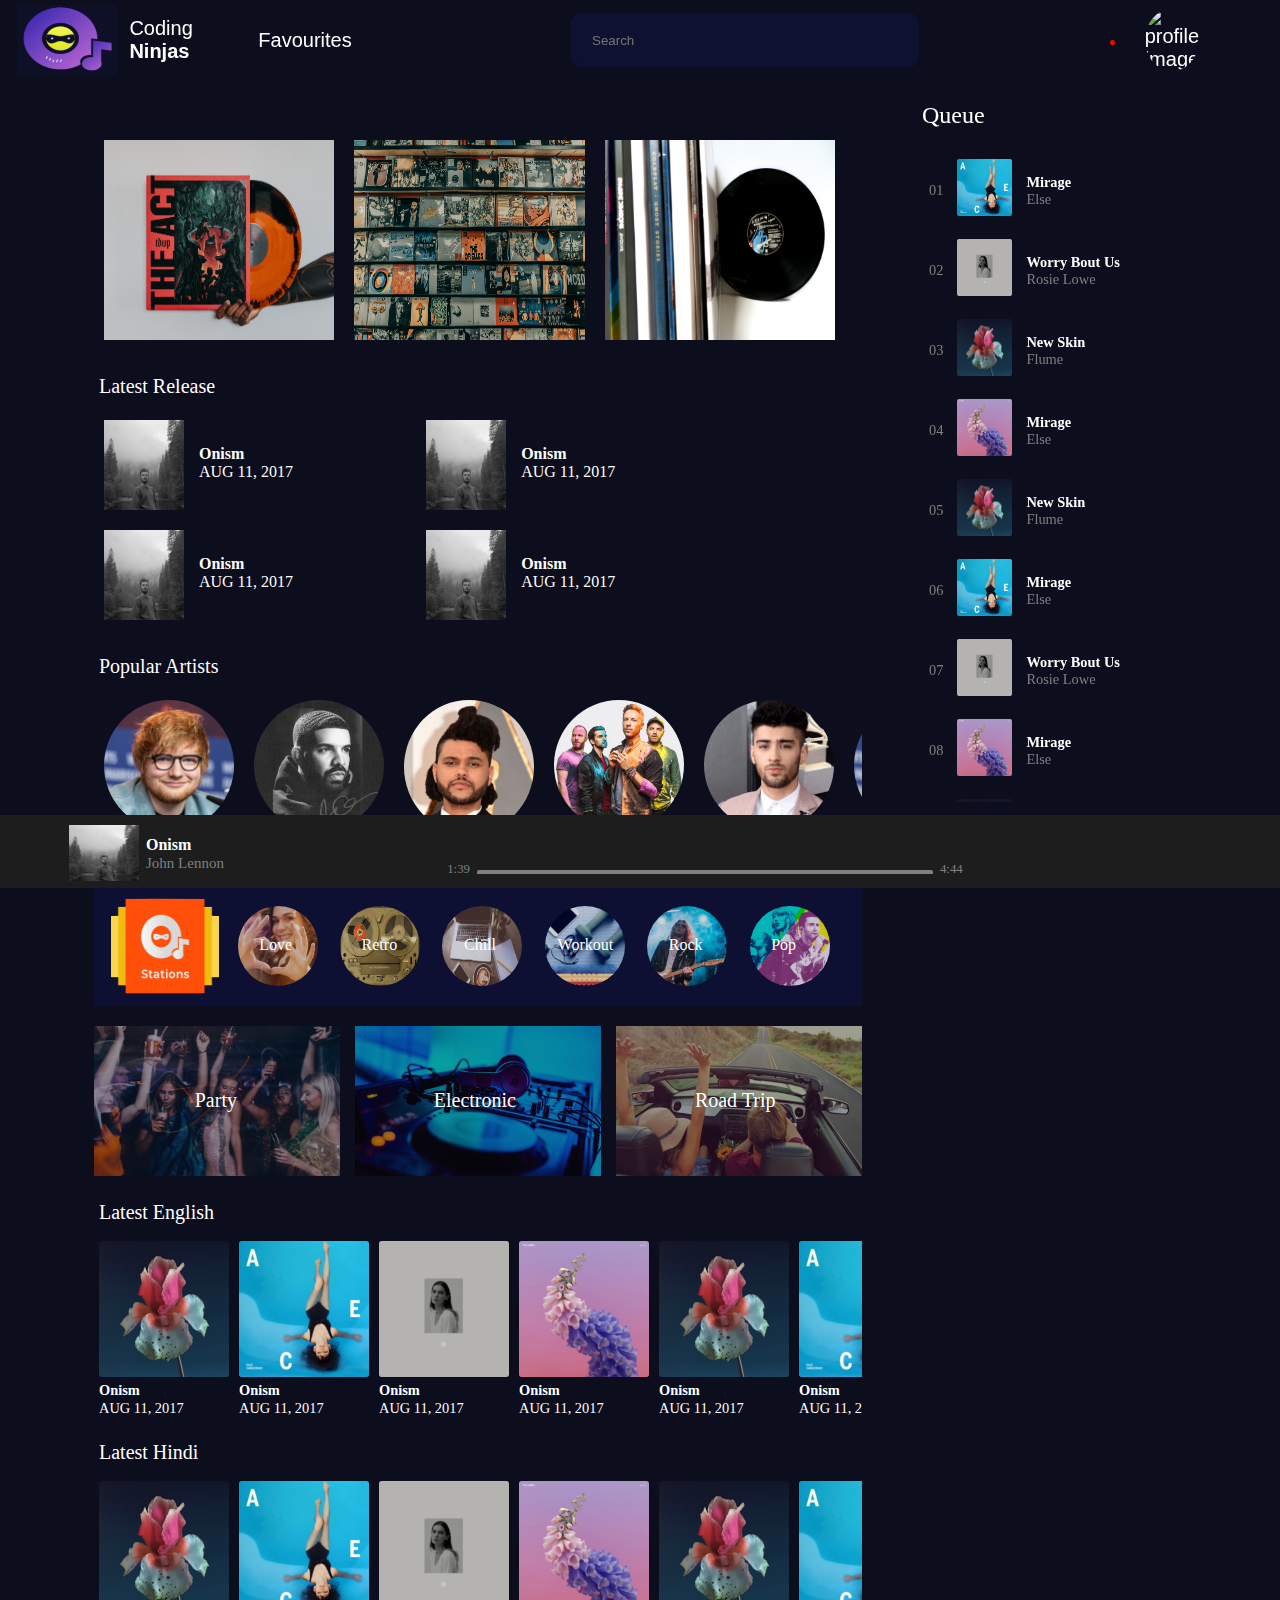
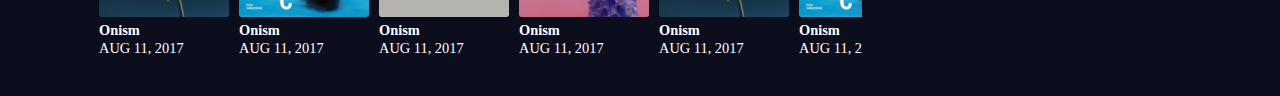
==== index.html @ d05f3ccd "html and css added" ====
<!DOCTYPE html>
<head>
    <title> Music Player </title>
    <meta name="viewport" content="width=device-width", initial-scale="1", minimum-scale="1">
    <link rel="stylesheet" type="text/css" href="header.css">
    <link rel="stylesheet" type="text/css" href="main.css">
    <link rel="stylesheet" type="text/css" href="caurosel.css">
    <link rel="stylesheet" type="text/css" href="latest-release.css">
    <link rel="stylesheet" type="text/css" href="popular-artists.css">
    <link rel="stylesheet" type="text/css" href="music-genres.css">
    <link rel="stylesheet" type="text/css" href="mood-playlist.css">
    <link rel="stylesheet" type="text/css" href="latest-songs.css">
    <link rel="stylesheet" type="text/css" href="footer.css">
    <link rel="stylesheet" type="text/css" href="aside.css">
    <link rel="stylesheet" href="https://use.fontawesome.com/releases/v5.7.1/css/all.css" integrity="sha384-fnmOCqbTlWIlj8LyTjo7mOUStjsKC4pOpQbqyi7RrhN7udi9RwhKkMHpvLbHG9Sr" crossorigin="anonymous">
    
</head>
<body>
    <header>
        <!-- site logo and name -->
        <div class="site-logo-container">
            <!-- site image conatiner -->
            <div class="site-logo-box">
                <img src="images/mp-logo.png">
            </div>
            <!-- site name -->
            <div class="site-name">
                <p> Coding <br> <strong> Ninjas </strong> </p>
            </div>
        </div>

        <!-- page name -->
        <div class="site-page-name">
            <p> Favourites </p>
        </div>

        <!-- search bar -->
        <div class="search-bar-container">
            <div class="search-bar-box">
                <!-- search icon -->
                <i class="fas fa-search"></i>
                <!-- serach input -->
                <input id="search-bar" type="text" name="song-name" placeholder="Search">
                <!-- microphone icon -->
                <i class="fas fa-microphone"></i>
            </div>
        </div>

        <!-- notification and user profile picture -->
        <div class="user-profile-container">
            <!-- bell icon container -->
            <div class="bell-icon">
                <!-- bell icon -->
                <i class="fas fa-bell"></i>
            </div>

            <!-- user profile picture container -->
            <div>
                <div class="user-profile-picture">
                    <!-- user image -->
                    <img src="https://ninjasfiles.s3.amazonaws.com/asset_0000000000000020_1549743985_macbook_mouse.jpg" alt="profile image">
                </div>
            </div>
        </div>
    </header>

    <!-- main-content div containing both main and aside section -->
    <div class="main-content">

        <main>
            <!-- site caurosel main container-->
            <div class="caurosel">
                <!-- caurosel sub-container to make the section overflow over responsive design-->
                <div class="caurosel-container">
                    <!-- Individual image container -->
                    <div class="caurosel-image-container">
                        <img src="images/img2.jpg">
                    </div>
                    
                    <!-- Individual image container -->
                    <div class="caurosel-image-container">
                        <img src="images/img1.jpg">
                    </div>

                    <!-- Individual image container -->
                    <div class="caurosel-image-container">
                        <img src="images/img3.jpg">
                    </div>
                </div>
            </div>
    
            <!-- latest release container -->
            <div class="latest-release title-style">
                <!-- Section heading -->
                <p> Latest Release </p>

                <!-- individula latest song container -->
                <div class="latest-song">
                    <!-- latest song image container-->
                    <div class="latest-song-photo">
                        <img src="images/img4.png" alt="profile image">
                        <!-- play button container -->
                        <div class="latest-song-play-button">
                            <!-- play button icon -->
                            <i class="fas fa-play"></i>
                        </div>
                    </div>

                    <!-- song details container -->
                    <div class="latest-song-details">
                        <p> <strong> Onism </strong> <br> AUG 11, 2017 </p>
                    </div>

                    <!-- three-dots container with dropdown menu -->
                    <div class="latest-song-ellipsis-container dropdown-menu-left">
                        <!-- ellipsis container -->
                        <div class="latest-song-ellipsis">
                            <!-- ellipsis icon -->
                            <i class="fas fa-ellipsis-h"></i>
                        </div>
                        <!-- dropdown list container-->
                        <div class="dropdown-list">
                            <!-- dropdown list -->
                            <ul class="no-list-style">
                                <li> 
                                    <span>
                                        <!-- play icon -->
                                        <i class="fas fa-play"></i>
                                    </span>
                                    <!-- Icon name -->
                                    <span> Play Now </span>
                                </li>

                                <li> 
                                    <span> 
                                        <i class="fas fa-plus"></i>
                                    </span>
                                    <spna> Add To Queue </spna>  
                                </li>

                                <li> 
                                    <span>
                                        <i class="fas fa-stream"></i>
                                    </span>
                                    <span> Add To Favourites </span>
                                </li>

                                <li> 
                                    <span> 
                                        <i class="fas fa-info-circle"></i>
                                    </span>
                                    <span> Get Info </span> 
                                </li>
                            </ul>
                        </div>
                    </div>
                </div>

                <!-- individula latest song container -->
                <div class="latest-song">
                    <div class="latest-song-photo">
                        <img src="images/img4.png" alt="profile image">
                        <div class="latest-song-play-button">
                            <i class="fas fa-play"></i>
                        </div>
                    </div>
                    <div class="latest-song-details">
                        <p> <strong> Onism </strong> <br> AUG 11, 2017 </p>
                    </div>
                    <div class="latest-song-ellipsis-container dropdown-menu-right">
                        <div id="second" class="latest-song-ellipsis">
                            <i class="fas fa-ellipsis-h"></i>
                        </div>
                        <div id="second-drop" class="dropdown-list right">
                            <ul class="no-list-style">
                                <li> 
                                    <span>
                                        <i class="fas fa-play"></i>
                                    </span>
                                    <span> Play Now </span>
                                </li>

                                <li> 
                                    <span> 
                                        <i class="fas fa-plus"></i>
                                    </span>
                                    <spna> Add To Queue </spna>  
                                </li>

                                <li> 
                                    <span>
                                        <i class="fas fa-stream"></i>
                                    </span>
                                    <span> Add To Favourites </span>
                                </li>

                                <li> 
                                    <span> 
                                        <i class="fas fa-info-circle"></i>
                                    </span>
                                    <span> Get Info </span> 
                                </li>
                            </ul>
                        </div>
                    </div>
                </div>

                <!-- individula latest song container -->
                <div class="latest-song">
                    <div class="latest-song-photo">
                        <img src="images/img4.png" alt="profile image">
                        <div class="latest-song-play-button">
                            <i class="fas fa-play"></i>
                        </div>
                    </div>
                    <div class="latest-song-details">
                        <p> <strong> Onism </strong> <br> AUG 11, 2017 </p>
                    </div>
                    <div class="latest-song-ellipsis-container dropdown-menu-left">
                        <div class="latest-song-ellipsis">
                            <i class="fas fa-ellipsis-h"></i>
                        </div>
                        <div class="dropdown-list left">
                            <ul class="no-list-style">
                                <li> 
                                    <span>
                                        <i class="fas fa-play"></i>
                                    </span>
                                    <span> Play Now </span>
                                </li>

                                <li> 
                                    <span> 
                                        <i class="fas fa-plus"></i>
                                    </span>
                                    <spna> Add To Queue </spna>  
                                </li>

                                <li> 
                                    <span>
                                        <i class="fas fa-stream"></i>
                                    </span>
                                    <span> Add To Favourites </span>
                                </li>

                                <li> 
                                    <span> 
                                        <i class="fas fa-info-circle"></i>
                                    </span>
                                    <span> Get Info </span> 
                                </li>
                            </ul>
                        </div>
                    </div>
                </div>

                <!-- individula latest song container -->
                <div class="latest-song">
                    <div class="latest-song-photo">
                        <img src="images/img4.png" alt="profile image">
                        <div class="latest-song-play-button">
                            <i class="fas fa-play"></i>
                        </div>
                    </div>
                    <div class="latest-song-details">
                        <p> <strong> Onism </strong> <br> AUG 11, 2017 </p>
                    </div>
                    <div class="latest-song-ellipsis-container dropdown-menu-right">
                        <div class="latest-song-ellipsis">
                            <i class="fas fa-ellipsis-h"></i>
                        </div>
                        <div class="dropdown-list right">
                            <ul class="no-list-style">
                                <li> 
                                    <span>
                                        <i class="fas fa-play"></i>
                                    </span>
                                    <span> Play Now </span>
                                </li>

                                <li> 
                                    <span> 
                                        <i class="fas fa-plus"></i>
                                    </span>
                                    <spna> Add To Queue </spna>  
                                </li>

                                <li> 
                                    <span>
                                        <i class="fas fa-stream"></i>
                                    </span>
                                    <span> Add To Favourites </span>
                                </li>

                                <li> 
                                    <span> 
                                        <i class="fas fa-info-circle"></i>
                                    </span>
                                    <span> Get Info </span> 
                                </li>
                            </ul>
                        </div>
                    </div>
                </div>
    
            </div>
    
             <!-- popular artist container  -->
            <div class="popular-artists title-style">
                <p> Popular Artists </p>

                <!-- Popular artist main container -->
                <div class="popular-artist-container">
                    <!-- single artist container -->
                    <div class="artist-image-container ">
                        <!-- Artist image -->
                        <img src="images/img5.png"> 
                        <br>
                        <!-- Artist name -->
                        <span> Ed Sheeran </span>
                        <!-- Play button on hover -->
                        <div class="latest-song-play-button">
                            <i class="fas fa-play"></i>
                        </div>
                    </div>

                    <!-- single artist container -->
                    <div class="artist-image-container">
                        <img src="images/img6.png"> 
                        <br>
                        <span> Drake </span>
                        <div class="latest-song-play-button">
                            <i class="fas fa-play"></i>
                        </div>
                    </div>

                    <!-- single artist container -->
                    <div class="artist-image-container">
                        <img src="images/img7.png"> 
                        <br>
                        <span> The Weeknd </span>
                        <div class="latest-song-play-button">
                            <i class="fas fa-play"></i>
                        </div>
                    </div>

                    <!-- single artist container -->
                    <div class="artist-image-container">
                        <img src="images/img8.png"> 
                        <br>
                        <span> Coldplay </span>
                        <div class="latest-song-play-button">
                            <i class="fas fa-play"></i>
                        </div>
                    </div>

                    <!-- single artist container -->
                    <div class="artist-image-container">
                        <img src="images/img9.png"> 
                        <br>
                        <span> Zyan Malik </span>
                        <div class="latest-song-play-button">
                            <i class="fas fa-play"></i>
                        </div>
                    </div>

                    <!-- single artist container -->
                    <div class="artist-image-container">
                        <img src="images/img5.png"> 
                        <br>
                        <span> Ed Sheeran </span>
                        <div class="latest-song-play-button">
                            <i class="fas fa-play"></i>
                        </div>
                    </div>

                    <!-- single artist container -->
                    <div class="artist-image-container">
                        <img src="images/img6.png"> 
                        <br>
                        <span> Drake </span>
                        <div class="latest-song-play-button">
                            <i class="fas fa-play"></i>
                        </div>
                    </div>

                    <!-- single artist container -->
                    <div class="artist-image-container">
                        <img src="images/img7.png"> 
                        <br>
                        <span> The Weeknd </span>
                        <div class="latest-song-play-button">
                            <i class="fas fa-play"></i>
                        </div>
                    </div>

                </div>
                
            </div>
            
            <!-- music genre container -->
            <div class="music-genres">
                <!-- music genre container for the station image -->
                <div id="station-div" class="genre-container">
                    <!-- genre image -->
                    <img id="stations" src="images/img16.png">
                </div>

                <!-- Larger container for all the genres -->
                <div class="genre-sub-container">
                    <!-- individual genre container -->
                    <div class="genre-container">
                        <!-- genre image -->
                        <img src="images/img10.png">
                        <!-- genre name -->
                        <div class="genre-name"> Love </div>
                    </div>

                    <!-- individual genre container -->
                    <div class="genre-container">
                        <img src="images/img11.jpg">
                        <div class="genre-name"> Retro </div>
                    </div>

                    <!-- individual genre container -->
                    <div class="genre-container">
                        <img src="images/img12.jpg">
                        <div class="genre-name"> Chill </div>
                    </div>

                    <!-- individual genre container -->
                    <div class="genre-container">
                        <img src="images/img13.png">
                        <div class="genre-name workout"> Workout </div>
                    </div>

                    <!-- individual genre container -->
                    <div class="genre-container">
                        <img src="images/img14.png">
                        <div class="genre-name"> Rock </div>
                    </div>

                    <!-- individual genre container -->
                    <div class="genre-container">
                        <img src="images/img15.png">
                        <div class="genre-name"> Pop </div>
                    </div>
                </div>
            </div>
    
            <!-- mood playlist container -->
            <div class="mood-playlist">
                <!-- mood playlist sub container to make div overflow for responsive design -->
                <div class="mood-playlist-sub-container">
                    <!-- Main div for the image and playlist name -->
                    <div class="mood-playlist-container">
                        <!-- playlist image -->
                        <img src="images/img17.png">
                        <!-- playlist name -->
                        <div class="playlist-name party"> Party </div>
                    </div>

                    <div class="mood-playlist-container">
                        <img src="images/img18.png">
                        <div class="playlist-name"> Electronic </div>
                    </div>

                    <div class="mood-playlist-container">
                        <img src="images/img19.png">
                        <div class="playlist-name"> Road Trip </div>
                    </div>
                </div>
            </div>
    
            <!-- latest song container - English -->
            <div class="latest-english title-style">
                <!-- Section Heading -->
                <p> Latest English </p>

                <!-- latest song sub container to make div overflow for responsive design -->
                <div class="latest-song-container">
                    <!-- individual song container -->
                    <div class="song-image-label-box">
                        <!-- song image -->
                        <img src="images/latest-songs/img1.png">
                        <br>
                        <!-- song name -->
                        <span id="song-name"> Onism </span>
                        <br>
                        <!-- song release date -->
                        <span id="release-date"> AUG 11, 2017</span>
                    </div>

                    <!-- individual song container -->
                    <div class="song-image-label-box">
                        <img src="images/latest-songs/img2.png">
                        <br>
                        <span id="song-name"> Onism </span>
                        <br>
                        <span id="release-date"> AUG 11, 2017</span>
                    </div>

                    <!-- individual song container -->
                    <div class="song-image-label-box">
                        <img src="images/latest-songs/img3.png">
                        <br>
                        <span id="song-name"> Onism </span>
                        <br>
                        <span id="release-date"> AUG 11, 2017</span>
                    </div>

                    <!-- individual song container -->
                    <div class="song-image-label-box">
                        <img src="images/latest-songs/img4.png">
                        <br>
                        <span id="song-name"> Onism </span>
                        <br>
                        <span id="release-date"> AUG 11, 2017</span>
                    </div>

                    <!-- individual song container -->
                    <div class="song-image-label-box">
                        <img src="images/latest-songs/img1.png">
                        <br>
                        <span id="song-name"> Onism </span>
                        <br>
                        <span id="release-date"> AUG 11, 2017</span>
                    </div>

                    <!-- individual song container -->
                    <div class="song-image-label-box">
                        <img src="images/latest-songs/img2.png">
                        <br>
                        <span id="song-name"> Onism </span>
                        <br>
                        <span id="release-date"> AUG 11, 2017</span>
                    </div>
                </div>
                
            </div>
    
            <!-- latest song container - Hindi -->
            <div class="latest-hindi title-style">
                <!-- Section Heading -->
                <p> Latest Hindi </p>

                 <!-- latest song sub container to make div overflow for responsive design -->
                <div class="latest-song-container">

                    <!-- individual song container -->
                    <div class="song-image-label-box">
                        <!-- song image -->
                        <img src="images/latest-songs/img1.png">
                        <br>
                        <!-- song name -->
                        <span id="song-name"> Onism </span>
                        <br>
                        <!-- song duration -->
                        <span id="release-date"> AUG 11, 2017</span>
                    </div>

                    <!-- individual song container -->
                    <div class="song-image-label-box">
                        <img src="images/latest-songs/img2.png">
                        <br>
                        <span id="song-name"> Onism </span>
                        <br>
                        <span id="release-date"> AUG 11, 2017</span>
                    </div>

                    <!-- individual song container -->
                    <div class="song-image-label-box">
                        <img src="images/latest-songs/img3.png">
                        <br>
                        <span id="song-name"> Onism </span>
                        <br>
                        <span id="release-date"> AUG 11, 2017</span>
                    </div>

                    <!-- individual song container -->
                    <div class="song-image-label-box">
                        <img src="images/latest-songs/img4.png">
                        <br>
                        <span id="song-name"> Onism </span>
                        <br>
                        <span id="release-date"> AUG 11, 2017</span>
                    </div>

                    <!-- individual song container -->
                    <div class="song-image-label-box">
                        <img src="images/latest-songs/img1.png">
                        <br>
                        <span id="song-name"> Onism </span>
                        <br>
                        <span id="release-date"> AUG 11, 2017</span>
                    </div>

                    <!-- individual song container -->
                    <div class="song-image-label-box">
                        <img src="images/latest-songs/img2.png">
                        <br>
                        <span id="song-name"> Onism </span>
                        <br>
                        <span id="release-date"> AUG 11, 2017</span>
                    </div>
                </div>
            </div>

        </main>

        <aside>
            <!-- Section heading container -->
            <div class="queue-name-container">
                <span id="aside-name"> Queue </span>
            </div>

            <!-- Individual song container -->
            <div class="song-container">
                <!-- song number -->
                <div class="song-number mb7px">
                    01
                </div>

                <!-- song image -->
                <div class="song-image mb7px">
                    <img src="images/latest-songs/img2.png"> 
                </div>

                <!-- song name -->
                <div class="song-name mb7px">
                    <strong> Mirage </strong>
                    <br>
                    <span> Else </span>
                </div>

                <!-- favourite icon  -->
                <div class="favourite">
                    <i class="far fa-heart"></i>
                </div> 
            </div>

            <!-- Individual song container -->
            <div class="song-container">
                <div class="song-number mb7px">
                    02
                </div>
                <div class="song-image mb7px">
                    <img src="images/latest-songs/img3.png"> 
                </div>
                <div class="song-name mb7px">
                    <strong> Worry Bout Us </strong>
                    <br>
                    <span> Rosie Lowe </span>
                </div>
                <div class="favourite">
                    <i class="far fa-heart"></i>
                </div>
            </div>

            <!-- Individual song container -->
            <div class="song-container">
                <div class="song-number mb7px">
                    03
                </div>
                <div class="song-image mb7px">
                    <img src="images/latest-songs/img1.png"> 
                </div>
                <div class="song-name mb7px">
                    <strong> New Skin </strong>
                    <br>
                    <span> Flume </span>
                </div>
                <div class="favourite">
                    <i class="far fa-heart"></i>
                </div>
            </div>

            <!-- Individual song container -->
            <div class="song-container">
                <div class="song-number mb7px">
                    04
                </div>
                <div class="song-image mb7px">
                    <img src="images/latest-songs/img4.png"> 
                </div>
                <div class="song-name mb7px">
                    <strong> Mirage </strong>
                    <br>
                    <span> Else </span>
                </div>
                <div class="favourite">
                    <i class="far fa-heart"></i>
                </div>
            </div>

            <!-- Individual song container -->
            <div class="song-container">
                <div class="song-number mb7px">
                    05
                </div>
                <div class="song-image mb7px">
                    <img src="images/latest-songs/img1.png"> 
                </div>
                <div class="song-name mb7px">
                    <strong> New Skin </strong>
                    <br>
                    <span> Flume </span>
                </div>
                <div class="favourite">
                    <i class="far fa-heart"></i>
                </div>
            </div>

            <!-- Individual song container -->
            <div class="song-container">
                <div class="song-number mb7px">
                    06
                </div>
                <div class="song-image mb7px">
                    <img src="images/latest-songs/img2.png"> 
                </div>
                <div class="song-name mb7px">
                    <strong> Mirage </strong>
                    <br>
                    <span> Else </span>
                </div>
                <div class="favourite">
                    <i class="far fa-heart"></i>
                </div> 
            </div>

            <!-- Individual song container -->
            <div class="song-container">
                <div class="song-number mb7px">
                    07
                </div>
                <div class="song-image mb7px">
                    <img src="images/latest-songs/img3.png"> 
                </div>
                <div class="song-name mb7px">
                    <strong> Worry Bout Us </strong>
                    <br>
                    <span> Rosie Lowe </span>
                </div>
                <div class="favourite">
                    <i class="far fa-heart"></i>
                </div>
            </div>

            <!-- Individual song container -->
            <div class="song-container">
                <div class="song-number mb7px">
                    08
                </div>
                <div class="song-image mb7px">
                    <img src="images/latest-songs/img4.png"> 
                </div>
                <div class="song-name mb7px">
                    <strong> Mirage </strong>
                    <br>
                    <span> Else </span>
                </div>
                <div class="favourite">
                    <i class="far fa-heart"></i>
                </div>
            </div>

            <!-- Individual song container -->
            <div class="song-container">
                <div class="song-number mb7px">
                    09
                </div>
                <div class="song-image mb7px">
                    <img src="images/latest-songs/img1.png"> 
                </div>
                <div class="song-name mb7px">
                    <strong> New Skin </strong>
                    <br>
                    <span> Flume </span>
                </div>
                <div class="favourite">
                    <i class="far fa-heart"></i>
                </div>
            </div>
        </aside>
    </div>

    <footer>
        <!-- music bar main container -->
       <div class="music-bar">
           <!-- song name container -->
            <div class="song-name-container">
                <!-- song image container -->
                <div class="footer-song-image">
                    <img src="images/img4.png">
                </div>
                <!-- song name -->
                <div class="footer-song-name">
                    <p>
                       <strong id="footer-song-name"> Onism </strong> 
                       <br>
                       <!-- artist name -->
                       <span id="artist-name"> John Lennon </span>
                    </p>
                </div>
                <!-- favourite container -->
                <div class="footer-favourite">
                    <p>
                         <i class="far fa-heart"></i> 
                         <i class="fas fa-ban"></i> 
                    </p>
                </div>
            </div>

            <!-- song duration main container -->
            <div class="song-duration-container">
                <!-- sub container containing all icons -->
                <div class="pause-play pt7px">
                    <i class="fas fa-random pt7px"></i>
                    <i class="fas fa-step-backward pt7px"></i>
                    <i class="far fa-play-circle play-button"></i>
                    <i class="fas fa-step-forward pt7px"></i>
                    <i class="fas fa-random pt7px"></i>
                </div>
                <!-- sub container holding time stamps -->
                <div class="song-duration">
                    <span> 1:39 </span>
                    <span class="song-line"> </span>
                    <span> 4:44</span>
                </div>
            </div>

            <!-- song controls container -->
            <div class="controls-container">
                <div class="controls-box">
                    <span> <i class="fas fa-list"></i> </span>
                    <span> <i class="fas fa-volume-up"></i> </span>
                    <span class="volume-line"> </span>
                    <span> <i class="fas fa-expand-arrows-alt"></i> </span>
                </div>
            </div>
       </div>   
    </footer>

</body>
</html>
---- header.css ----
html {
    --primary-text-color: white;
    --primary-font-size: 20px;
    --main-font-family: sans-serif;
    --search-bar-color: rgb(14,18,48);
    --background-theme-color: rgb(12,13,29);
    --secondary-theme-color: rgb(13,16,50);
    --primary-text-align: center;
}

html {
    background-color: var(--background-theme-color);
}

/* body-header */
header {
    width: 100%;
    height: 70px;
    padding: 5px;
    position: fixed;
    top: 0;
    left: 0;
    display: flex;
    justify-content: space-around;
    align-items: center;
    /* background-color: transparent; */
    z-index: 3;
}

/* common css rules for header components */
.site-logo-container, .site-page-name, .search-bar-container, .user-profile-container {
    width: 200px;
    height: 100%;
    display: flex;
    justify-content: space-evenly;
    align-items: center;
    /* border: 2px solid black; */
    color: var(--primary-text-color);
    font-family: var(--main-font-family);
    font-size: var(--primary-font-size);
}

/* site's logo and name container */

/* .site-logo-container {
    justify-content: center;
} */

.site-logo-box {
    width: 50%;
    height: 100%;
    background-size: contain;
}

.site-logo-box img {
    width: 100%;
    height: 100%;
    cursor: pointer;
}

/* page name */

/* search bar */

.search-bar-container{
    flex-grow: 3;
}

.search-bar-box {
    width: 50%;
    height: calc(var(--primary-font-size)*2.5);
    padding: 0px 2px;
    border: 2px solid var(--search-bar-color);
    border-radius: 10px;
    display: flex;
    justify-content: center;
    align-items: center;
    background-color: var(--search-bar-color);
}

#search-bar {
    display: inline-block;
    border: none;
    color: var(--primary-text-color);
    background-color: var(--search-bar-color);
    width: 90%;
    margin: 5px;
}

.search-bar-box i {
    color: white;
}

/* notification and user profile picture */

.bell-icon {
    cursor: pointer;
    position: relative;
    margin: 20px;
}

.bell-icon::after {
    content: '';
    position: absolute;
    top: 0;
    right: 0;
    width: 5px;
    height: 5px;
    background-color: red;
    border-radius: 50%;
}

.user-profile-picture {
    width: 40%;
    height: 100%;
    background-size: contain;
}

.user-profile-picture img {
    width: 100%;
    height: 100%;
    border-radius: 50%;
}

/* Common margins */

.mb5px {
    margin: 5px;
}

.mbtop10px {
    margin-top: 10px;
}

/* common classes*/
.no-list-style {
    list-style: none;
}

/* Responsive design */

@media screen and (max-width: 768px) {
    /* no changes required  */
} 

@media screen and (max-width: 425px) {
    .site-logo-container {
        width: 130px;
    }

    .site-name {
        display: none;
    }

    .site-page-name {
        display: none;
    }

    .search-bar-box .fa-microphone {
        display: none;
    }
}
---- main.css ----
main {
    --heading-font-size: 20px;
    --heading-text-align: left;
    --heading-font-weight: 500;
}

/* Main content */
.main-content {
    margin-top: 20px;
    position: absolute;
    top: 80px;
    left: 0;
    width: 100%;
}

/* div body-main */

/* main */
main{
    width: 60%;
    height: auto;
    padding: 20px;
    justify-content: space-around;
    align-items: center;
    margin-left: 5%;
    display: inline-block;
}

.caurosel, .latest-release, .popular-artists, .music-genres, .mood-playlist, .latest-english, .latest-hindi {
    width: 100%;
    height: auto;
    border: 2px solid white;
    margin: 10px;
    margin-bottom: 20px;
    display: flex;
    flex-wrap: wrap;
    justify-content: space-evenly;
}

/* Common heading class for all sections */
.title-style p{    
    font-size: var(--heading-font-size);
    text-align: var(--heading-text-align);
    font-weight: var(--heading-font-weight);
    color: var(--primary-text-color);
    margin: 0px;
    padding: 5px;
    width: 100%;
    height: auto;
    margin-bottom: 7px;
}


/* aside section */

aside {
    width: 25%;
    height: 700px;
    display: inline-block;
    vertical-align: top;
    margin-left: 50px;
    position: fixed;
    top: 102px;
    overflow-y: auto;
}


/* Responsive design */

@media screen and (max-width: 768px) {
    /* no changes required  */
} 

@media screen and (max-width: 425px) {
    
    main{
        width: 100%;
        margin: 0;
        padding: 0;
    }

    aside {
        display: none;
    }
}
---- caurosel.css ----
.caurosel {
    border: none;
}

.caurosel-container {
    width: 100%;
    height: 100%;
    display: flex;
    overflow: visible;
}

.caurosel-image-container {
    width: 30%;
    margin: 10px 10px;
    height: 200px;
    background-size: contain;
    transition: 0.4s;
}

.caurosel-image-container img {
    width: 100%;
    height: 100%;
}

.caurosel-image-container:hover {
    transform: scale(1.2);
}

/* Responsive design */

@media screen and (max-width: 768px) {

    .caurosel-container {
        overflow-x: auto; /* Overflows along x-axis to make a horitontal scrolling bar*/
        /* overflow: visible; */
    }

    .caurosel-image-container {
        min-width: 350px;
        margin: 10px 10px;
        height: 200px;
        background-size: contain;
    }

    .caurosel-image-container:hover {
        transform: none;
    }

} 

@media screen and (max-width: 425px) {

    .caurosel-container {
        overflow-x: auto; /* Overflows along x-axis to make a horitontal scrolling bar*/
    }
    
    .caurosel-image-container {
        min-width: 350px;
        margin: 10px 10px;
        height: 200px;
        background-size: contain;
    }

    .caurosel-image-container:hover {
        transform: none;
    }

}
---- latest-release.css ----
.latest-release {
    justify-content: start;
    border: none;
}

.latest-song {
    width: 40%;
    height: 100px;
    /* margin: 5px; */
    margin: 5px 10px 5px 5px;
    /* border: 2px solid white; */
    display: flex;
}

.latest-song-photo {
    display: inline-block;
    width: 27%;
    margin: 5px;
    height: auto;
    background-size: contain;
    position: relative;
}

.latest-song-photo img {
    width: 100%;
    height: 100%;
}

.latest-song-details {
    display: inline-block;
    width: 50%;
    margin: 5px;
}

.latest-song-details p {
    font-size: calc(var(--primary-font-size) - 5);
    padding-top: 25px;
}

.latest-song-ellipsis-container {
    display: inline-block;
    width: 20%;
    height: 15px;
}

.latest-song-ellipsis {
    color: var(--primary-text-color);
    text-align: end;
}

.dropdown-list {
    /* display: none;    Initially the dropdown-list should not be visible. Only visible on hover */
    display: none;
    background-color: white;
    box-shadow: 0px 4px 8px 1px #535547;
    width: 150px;
}

.dropdown-list ul {
    margin: 0.2rem;
    padding: 0px 0px;
}

.dropdown-list li {
    margin: 0.4rem 0px;
    font-weight: 100;
    font-size: 0.8rem;
    text-align: left;  
    color: black;
    border-bottom: 1px solid grey;
    padding: 5px 5px 5px 5px;
}

.dropdown-list i {
    color: grey;
    margin-right: 3px;
}

.dropdown-menu-left:hover, .dropdown-menu-right:hover {
    cursor: pointer;
    z-index: 2;
}

.dropdown-menu-left:hover .dropdown-list {
    display: block;
    position: absolute;
    right: 69%;
    cursor: pointer;
}

.dropdown-menu-right:hover .dropdown-list {
    display: block;
    position: absolute;
    right: 44%;
    cursor: pointer;
}

.latest-song-play-button {
    position: absolute;
    top: 40%;
    left: 40%;
    width: 20px;
    height: 20px;
    transition: all 0.2s ease;
    color: transparent;
    font-size: 1.2rem;
}

.latest-song-photo:hover img{
    opacity: 0.5;
    cursor: pointer;
}

.latest-song-photo:hover .latest-song-play-button{
    color:white;
    cursor: pointer;
}

.latest-song-play-button:target footer{
    display: block;
}


/* Responsive design */

@media screen and (max-width: 768px) {
    
    .dropdown-menu-left:hover .dropdown-list {
        right: 58%;
    }
    
    .dropdown-menu-right:hover .dropdown-list {
        right: 16%;
    }
} 

@media screen and (max-width: 425px) {
    
    .latest-release:nth-child(2n+1) {
        flex-grow: 1;
    }
}
---- popular-artists.css ----
.popular-artists {
    border: none;
}

.popular-artist-container {
    width: 100%;
    height: 100%;
    display: flex;
    overflow-x: auto; /* Overflows along x-axis to make a horitontal scrolling bar*/
}

.artist-image-container {
    min-width: 130px; /* ????DOUBT Horizontal scroll won't work without min-width. Dont know why*/
    height: 100%;
    background-size: contain;
    margin: 10px;
    text-align: center;
    color: var(--primary-text-color);
    position: relative;
}

.artist-image-container img {
    width: 100%;
    height: 100%;
    border-radius: 50%;
}

.artist-image-container:hover img {
    opacity: 0.5;
    cursor: pointer;
}

.latest-song-play-button {
    position: absolute;
    top: 40%;
    left: 40%;
    width: 20px;
    height: 20px;
    transition: all 0.2s ease;
    color: transparent;
    font-size: 1.2rem;
}

.artist-image-container .latest-song-play-button {
    left: 47%;
    font-size: 1.5rem;
}

.artist-image-container:hover .latest-song-play-button {
    color: white;
    cursor: pointer;
}


/* Responsive design */

@media screen and (max-width: 768px) {
    /* no changes required  */
} 

@media screen and (max-width: 425px) {
    
    main{
        width: 100%;
        margin: 0;
        padding: 0;
    }

    aside {
        display: none;
    }
}
---- music-genres.css ----
.music-genres {
    background-color: var(--secondary-theme-color);
    border: none;
}

.genre-container {
    width: 80px;
    height: 80px;
    margin: 20px 5px 20px 5px;
    background-size: contain;
    text-align: var(--primary-text-align);
    position: relative;
}

.genre-container img {
    width: 100%;
    height: 100%;
    border-radius: 50%;
    opacity: 0.8;
}

#stations {
    opacity: 1;
    transform: scale(1.2);
    border-radius: 0%;
    width: 90px;
}

.genre-sub-container {
    width: 80%;
    height: 100%;
    text-align: end;
    display: flex;
    justify-content: space-around;
}

.genre-name {
    position: absolute;
    top: 38%;
    left: 27%;
    color: var(--primary-text-color);
}

.workout {
    left: 16%;
}

/* Responsive design */

@media screen and (max-width: 768px) {
    /* no changes required  */
} 

@media screen and (max-width: 425px) {
   
    #station-div {
        display: none;
    }

    .music-genres {
        overflow-x: auto;
    }

    .genre-sub-container {
        width: 100%;
        overflow-x: auto;
        justify-content: space-evenly;
    }

    .genre-container {
        min-width: 80px;
    }

    /* .workout {
        left: 4%;
    } */
}
---- mood-playlist.css ----
.mood-playlist {
    border: none;
    justify-content: space-between;
}

.mood-playlist-sub-container {
    width: 100%;
    height: 100%;
    display: flex;
    justify-content: space-between;
}

.mood-playlist-container {
    width: 32%;
    height: 150px;
    position: relative;
    background-size: contain;
    overflow: hidden; /* Overflow should be hidden in order for the image to zoom inside the container and not outside*/
}

.mood-playlist-container img {
    width: 100%;
    height: 100%;
    opacity: 0.6;
    cursor: pointer;
}

.mood-playlist-container img {
    transition: 0.3s ease-in-out;
}

.mood-playlist-container:hover img {
    transform: scale(1.5);
}

.playlist-name {
    position: absolute;
    top: 42%;
    left: 32%;
    color: var(--primary-text-color);
    font-size: var(--primary-font-size);
    text-align: center;
}

.party {
    left: 41%; /* DOUBT need to ask how can we generally make the playlist name centrally aligned*/
}

/* Responsive design */

@media screen and (max-width: 768px) {
    /* no changes required  */
} 

@media screen and (max-width: 425px) {
    
    .mood-playlist-sub-container {
        overflow-x: auto;
    }

    .mood-playlist-container {
        min-width: 300px;
        margin: 0px 10px;
    }
}
---- latest-songs.css ----
.latest-english, .latest-hindi {
    border: none;
    justify-content: space-between;
}

.latest-song-container {
    width: 100%;
    height: 100%;
    display: flex;
    overflow-x: auto;
}

.song-image-label-box {
    min-width: 130px;
    height: 170px;
    margin: 5px;
    text-align: left;
    color: var(--primary-text-color);
    background-size: contain;
}

.song-image-label-box img {
    width: 100%;
    height: 80%;
    border-radius: 2%;
}

#song-name {
    font-size: 0.9rem;
    font-weight: 600;
}

#release-date {
    font-size: 0.9rem;
    font-weight: 100;
}

/* Responsive design */

@media screen and (max-width: 768px) {
    /* no changes required  */
} 

@media screen and (max-width: 425px) {
    
    main{
        width: 100%;
        margin: 0;
        padding: 0;
    }

    aside {
        display: none;
    }
}
---- footer.css ----
footer {
    display: block;
}

.music-bar {
    display: flex;
    justify-content: space-between;
    width: 100%;
    height: 63px;
    position: fixed;
    top: 90.5%;
    left: 0;
    padding: 5px;
    background-color: rgb(29,29,29);  /*needs to be transparent after adding all elements*/   
    align-items: center;
}

/* Common rules for all 3 divs */
.song-name-container, .song-duration-container, .controls-container {
    width: 30%;
    height: 100%;
    /* border: 2px solid white; */
    display: inline-block;
}


/* song-name-container */
.song-name-container {
    display: flex;
    justify-content: center;
    width: auto;
    margin-left: 5%;
}

.footer-song-image {
    width: 70px;
    height: 90%;
}

.footer-song-image img {
    width: 100%;
    height: 100%;
    background-size: contain;
    margin-top: 5px;
}

#footer-song-name, #artist-name {
    margin: 5px;
    margin-left: 7px;
}

#footer-song-name {
    color: var(--primary-text-color);
    font-size: calc(var(--primary-font-size)-2);
}

#artist-name {
    color: grey;
    font-size: 15px;  
}

.footer-favourite {
    margin-left: 20px;
}

.footer-favourite i {
    color: grey;
}


/* song-duration-container */
.song-duration-container {
    display: flex;
    justify-content: center;
    flex-direction: column;
}

.pause-play, .song-duration {
    display: flex;
    justify-content: center;
    width: 100%;
    height: 45%;
    padding-top: 5px;
    color: grey;
}

.pause-play {
    margin-bottom: 5px;
}

.pause-play i {
    margin: 0px 15px;
}

.song-line {
    border-top: 4px solid grey;
    width: 50%;
    height: 1px;
    border-radius: 2px;
    margin: 8px 7px;
}

.play-button {
    font-size: calc(var(--primary-font-size)*2);
} 

.song-duration span {
    font-size: 0.8rem;
}

.song-duration-container {
    flex-grow: 2;
}

.mobile-view {
    display: none;
}


/* controls-container */
.controls-container {
    color: grey;
    text-align: center;
    width: auto;
    margin-right: 5%;
}

.controls-box {
    width: auto;
    height: auto;
    margin: auto;
    margin-top: 25px;
}

.controls-container i {
    margin: 0px 10px;
}

.volume-line {
    border-top: 2px solid grey;
    border-radius: 2px;
    width: 100px;
    /* margin: 8px 7px; */
}


/* Common classes */
.pt7px {
    padding-top: 12px;
} 


/* Responsive design */

@media screen and (max-width: 768px) {
    
    .controls-container {
        display: none;
    }
} 

@media screen and (max-width: 425px) {
    
    .music-bar {
        height: 64px;
        top: 90.5%;
    }

    .footer-song-name span, .footer-favourite {
        display: none;
    }

    .fa-play-circle, .fa-step-forward {
        display: block;
    }

    .controls-container {
        display: none;
    }

    .song-duration-container .fa-random {
        display: none;
    }

    .song-duration {
        display: none;
    }

    .pause-play {
        margin-bottom: 22px;
    }


    
}
---- aside.css ----
#aside-name {
    color: var(--primary-text-color);
    font-size: calc(var(--primary-font-size)*1.2);
    margin-bottom: 15px;
    /* width: 100%;
    height: 100px;
    display: flex;
    justify-content: space-between; */
}

.queue-name-container {
    width: 100%;
    height: auto;
    margin-bottom: 15px; 
    display: flex;
    justify-content: space-between;
}

.song-container {
    width: 100%;
    height: 60px;
    /* border: 2px solid white; */
    display: flex;
    justify-content: left;
    margin-bottom: 20px;
}

.song-number {
    margin: 23px 2px;
    color: grey;
    font-size: 0.9rem;
}

.song-image {
    width: 55px;
    height: 95%;
}

.song-image img {
    width: 100%;
    height: 100%;
    background-size: contain;
    border-radius: 2px;
}

.song-name {
    margin: 15px 7px;
    color: grey;
    flex-grow: 1;
    font-size: 0.9rem;
}

.song-name strong {
    color: var(--primary-text-color);
}

.favourite {
    text-align: end;
    color: grey;
    margin: 23px 2px;
    font-size: 0.9rem;
}

/* Common class */

.mb7px {
    margin-left: 7px;
    margin-right: 7px;
}

/* Responsive design */

@media screen and (max-width: 768px) {
    main{
        width: 100%;
        margin: 0;
        padding: 0;
    }
    
    aside {
        display: none;
    }
} 

@media screen and (max-width: 425px) {
    
    main{
        width: 100%;
        margin: 0;
        padding: 0;
    }

    aside {
        display: none;
    }
}
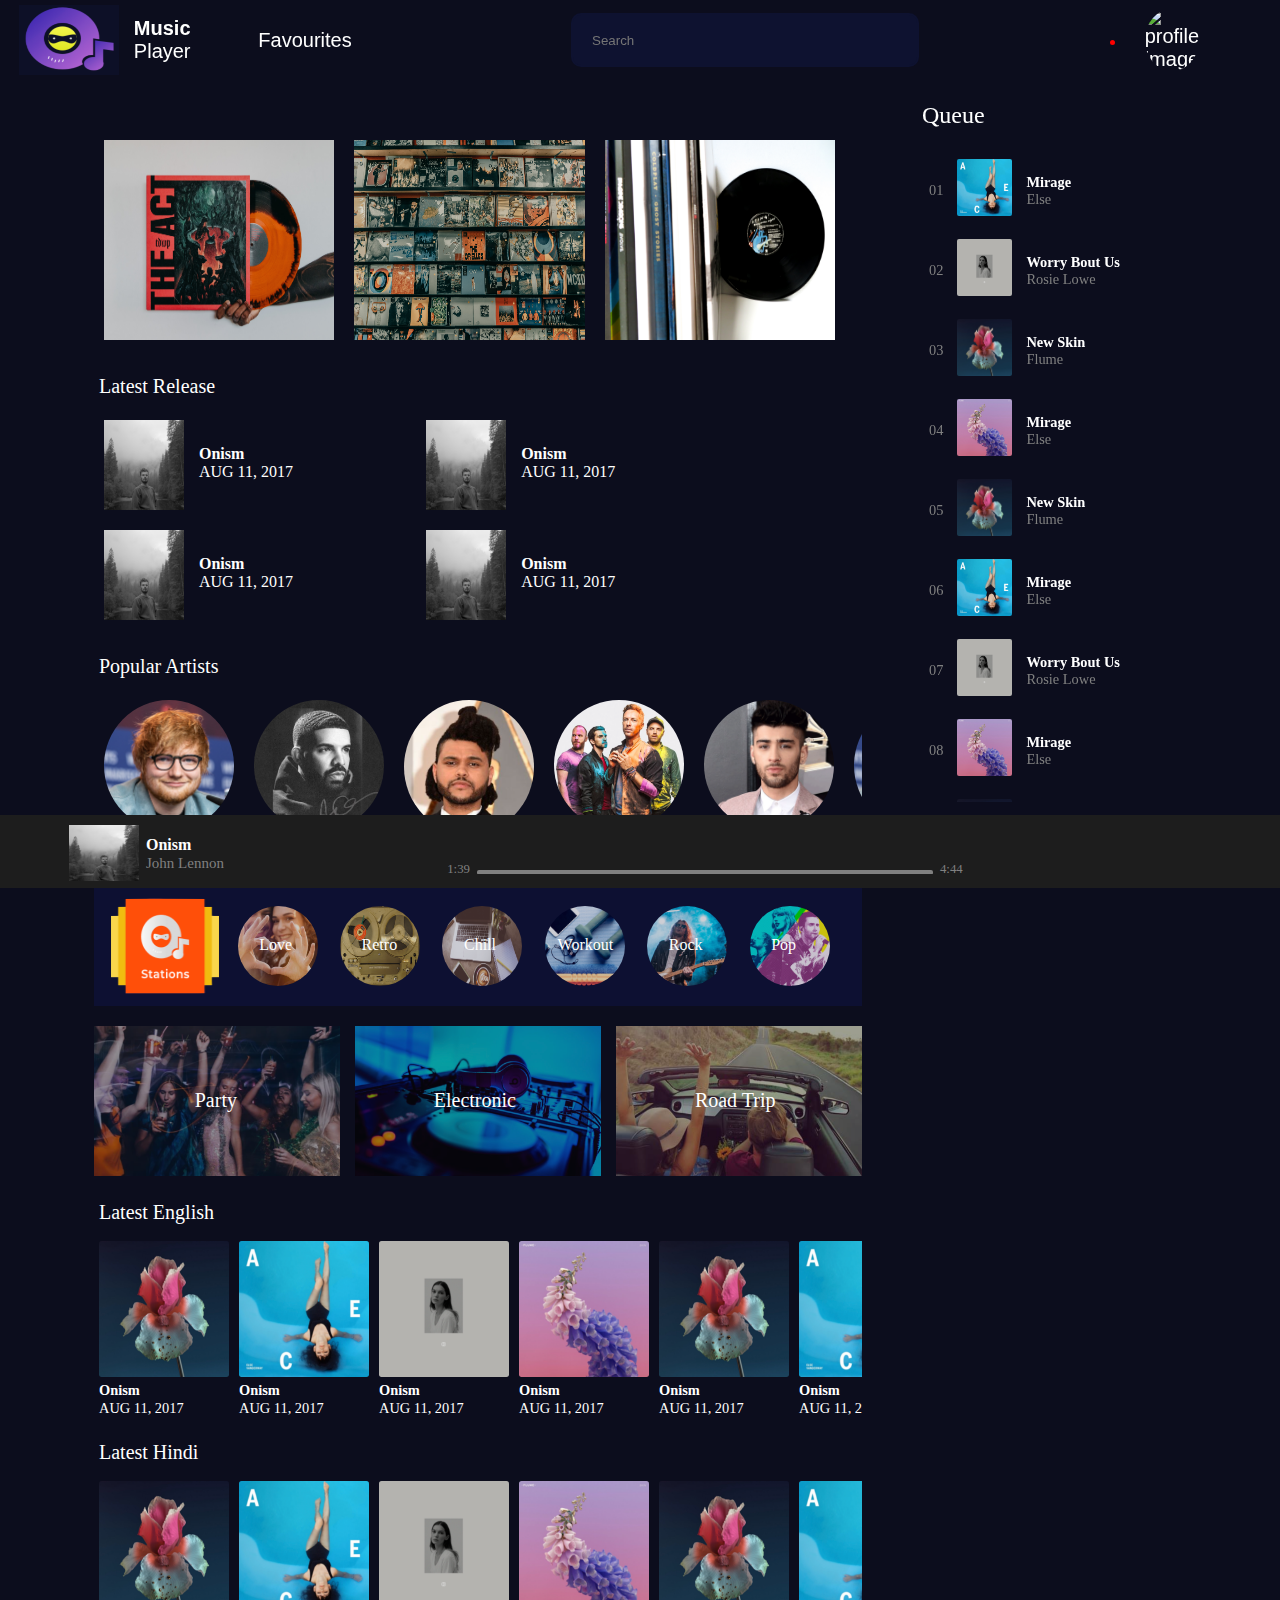
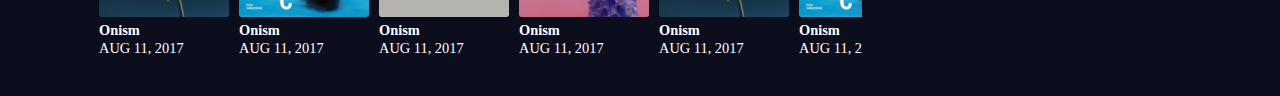
==== commit b7d9b9b1: "modified css file path" ====
--- a/index.html
+++ b/index.html
@@ -2,16 +2,16 @@
 <head>
     <title> Music Player </title>
     <meta name="viewport" content="width=device-width", initial-scale="1", minimum-scale="1">
-    <link rel="stylesheet" type="text/css" href="header.css">
-    <link rel="stylesheet" type="text/css" href="main.css">
-    <link rel="stylesheet" type="text/css" href="caurosel.css">
-    <link rel="stylesheet" type="text/css" href="latest-release.css">
-    <link rel="stylesheet" type="text/css" href="popular-artists.css">
-    <link rel="stylesheet" type="text/css" href="music-genres.css">
-    <link rel="stylesheet" type="text/css" href="mood-playlist.css">
-    <link rel="stylesheet" type="text/css" href="latest-songs.css">
-    <link rel="stylesheet" type="text/css" href="footer.css">
-    <link rel="stylesheet" type="text/css" href="aside.css">
+    <link rel="stylesheet" type="text/css" href="css/header.css">
+    <link rel="stylesheet" type="text/css" href="css/main.css">
+    <link rel="stylesheet" type="text/css" href="css/caurosel.css">
+    <link rel="stylesheet" type="text/css" href="css/latest-release.css">
+    <link rel="stylesheet" type="text/css" href="css/popular-artists.css">
+    <link rel="stylesheet" type="text/css" href="css/music-genres.css">
+    <link rel="stylesheet" type="text/css" href="css/mood-playlist.css">
+    <link rel="stylesheet" type="text/css" href="css/latest-songs.css">
+    <link rel="stylesheet" type="text/css" href="css/footer.css">
+    <link rel="stylesheet" type="text/css" href="css/aside.css">
     <link rel="stylesheet" href="https://use.fontawesome.com/releases/v5.7.1/css/all.css" integrity="sha384-fnmOCqbTlWIlj8LyTjo7mOUStjsKC4pOpQbqyi7RrhN7udi9RwhKkMHpvLbHG9Sr" crossorigin="anonymous">
     
 </head>
@@ -25,7 +25,7 @@
             </div>
             <!-- site name -->
             <div class="site-name">
-                <p> Coding <br> <strong> Ninjas </strong> </p>
+                <p> <strong> Music </strong> <br> Player </p>
             </div>
         </div>
 
--- a/css/header.css
+++ b/css/header.css
@@ -0,0 +1,162 @@
+html {
+    --primary-text-color: white;
+    --primary-font-size: 20px;
+    --main-font-family: sans-serif;
+    --search-bar-color: rgb(14,18,48);
+    --background-theme-color: rgb(12,13,29);
+    --secondary-theme-color: rgb(13,16,50);
+    --primary-text-align: center;
+}
+
+html {
+    background-color: var(--background-theme-color);
+}
+
+/* body-header */
+header {
+    width: 100%;
+    height: 70px;
+    padding: 5px;
+    position: fixed;
+    top: 0;
+    left: 0;
+    display: flex;
+    justify-content: space-around;
+    align-items: center;
+    /* background-color: transparent; */
+    z-index: 3;
+}
+
+/* common css rules for header components */
+.site-logo-container, .site-page-name, .search-bar-container, .user-profile-container {
+    width: 200px;
+    height: 100%;
+    display: flex;
+    justify-content: space-evenly;
+    align-items: center;
+    /* border: 2px solid black; */
+    color: var(--primary-text-color);
+    font-family: var(--main-font-family);
+    font-size: var(--primary-font-size);
+}
+
+/* site's logo and name container */
+
+/* .site-logo-container {
+    justify-content: center;
+} */
+
+.site-logo-box {
+    width: 50%;
+    height: 100%;
+    background-size: contain;
+}
+
+.site-logo-box img {
+    width: 100%;
+    height: 100%;
+    cursor: pointer;
+}
+
+/* page name */
+
+/* search bar */
+
+.search-bar-container{
+    flex-grow: 3;
+}
+
+.search-bar-box {
+    width: 50%;
+    height: calc(var(--primary-font-size)*2.5);
+    padding: 0px 2px;
+    border: 2px solid var(--search-bar-color);
+    border-radius: 10px;
+    display: flex;
+    justify-content: center;
+    align-items: center;
+    background-color: var(--search-bar-color);
+}
+
+#search-bar {
+    display: inline-block;
+    border: none;
+    color: var(--primary-text-color);
+    background-color: var(--search-bar-color);
+    width: 90%;
+    margin: 5px;
+}
+
+.search-bar-box i {
+    color: white;
+}
+
+/* notification and user profile picture */
+
+.bell-icon {
+    cursor: pointer;
+    position: relative;
+    margin: 20px;
+}
+
+.bell-icon::after {
+    content: '';
+    position: absolute;
+    top: 0;
+    right: 0;
+    width: 5px;
+    height: 5px;
+    background-color: red;
+    border-radius: 50%;
+}
+
+.user-profile-picture {
+    width: 40%;
+    height: 100%;
+    background-size: contain;
+}
+
+.user-profile-picture img {
+    width: 100%;
+    height: 100%;
+    border-radius: 50%;
+}
+
+/* Common margins */
+
+.mb5px {
+    margin: 5px;
+}
+
+.mbtop10px {
+    margin-top: 10px;
+}
+
+/* common classes*/
+.no-list-style {
+    list-style: none;
+}
+
+/* Responsive design */
+
+@media screen and (max-width: 768px) {
+    /* no changes required  */
+} 
+
+@media screen and (max-width: 425px) {
+    .site-logo-container {
+        width: 130px;
+    }
+
+    .site-name {
+        display: none;
+    }
+
+    .site-page-name {
+        display: none;
+    }
+
+    .search-bar-box .fa-microphone {
+        display: none;
+    }
+} --- a/css/main.css
+++ b/css/main.css
@@ -0,0 +1,86 @@
+
+main {
+    --heading-font-size: 20px;
+    --heading-text-align: left;
+    --heading-font-weight: 500;
+}
+
+/* Main content */
+.main-content {
+    margin-top: 20px;
+    position: absolute;
+    top: 80px;
+    left: 0;
+    width: 100%;
+}
+
+/* div body-main */
+
+/* main */
+main{
+    width: 60%;
+    height: auto;
+    padding: 20px;
+    justify-content: space-around;
+    align-items: center;
+    margin-left: 5%;
+    display: inline-block;
+}
+
+.caurosel, .latest-release, .popular-artists, .music-genres, .mood-playlist, .latest-english, .latest-hindi {
+    width: 100%;
+    height: auto;
+    border: 2px solid white;
+    margin: 10px;
+    margin-bottom: 20px;
+    display: flex;
+    flex-wrap: wrap;
+    justify-content: space-evenly;
+}
+
+/* Common heading class for all sections */
+.title-style p{    
+    font-size: var(--heading-font-size);
+    text-align: var(--heading-text-align);
+    font-weight: var(--heading-font-weight);
+    color: var(--primary-text-color);
+    margin: 0px;
+    padding: 5px;
+    width: 100%;
+    height: auto;
+    margin-bottom: 7px;
+}
+
+
+/* aside section */
+
+aside {
+    width: 25%;
+    height: 700px;
+    display: inline-block;
+    vertical-align: top;
+    margin-left: 50px;
+    position: fixed;
+    top: 102px;
+    overflow-y: auto;
+}
+
+
+/* Responsive design */
+
+@media screen and (max-width: 768px) {
+    /* no changes required  */
+} 
+
+@media screen and (max-width: 425px) {
+    
+    main{
+        width: 100%;
+        margin: 0;
+        padding: 0;
+    }
+
+    aside {
+        display: none;
+    }
+} 
--- a/css/caurosel.css
+++ b/css/caurosel.css
@@ -0,0 +1,69 @@
+.caurosel {
+    border: none;
+}
+
+.caurosel-container {
+    width: 100%;
+    height: 100%;
+    display: flex;
+    overflow: visible;
+}
+
+.caurosel-image-container {
+    width: 30%;
+    margin: 10px 10px;
+    height: 200px;
+    background-size: contain;
+    transition: 0.4s;
+}
+
+.caurosel-image-container img {
+    width: 100%;
+    height: 100%;
+}
+
+.caurosel-image-container:hover {
+    transform: scale(1.2);
+}
+
+/* Responsive design */
+
+@media screen and (max-width: 768px) {
+
+    .caurosel-container {
+        overflow-x: auto; /* Overflows along x-axis to make a horitontal scrolling bar*/
+        /* overflow: visible; */
+    }
+
+    .caurosel-image-container {
+        min-width: 350px;
+        margin: 10px 10px;
+        height: 200px;
+        background-size: contain;
+    }
+
+    .caurosel-image-container:hover {
+        transform: none;
+    }
+
+} 
+
+@media screen and (max-width: 425px) {
+
+    .caurosel-container {
+        overflow-x: auto; /* Overflows along x-axis to make a horitontal scrolling bar*/
+    }
+    
+    .caurosel-image-container {
+        min-width: 350px;
+        margin: 10px 10px;
+        height: 200px;
+        background-size: contain;
+    }
+
+    .caurosel-image-container:hover {
+        transform: none;
+    }
+
+} 
+
--- a/css/latest-release.css
+++ b/css/latest-release.css
@@ -0,0 +1,142 @@
+.latest-release {
+    justify-content: start;
+    border: none;
+}
+
+.latest-song {
+    width: 40%;
+    height: 100px;
+    /* margin: 5px; */
+    margin: 5px 10px 5px 5px;
+    /* border: 2px solid white; */
+    display: flex;
+}
+
+.latest-song-photo {
+    display: inline-block;
+    width: 27%;
+    margin: 5px;
+    height: auto;
+    background-size: contain;
+    position: relative;
+}
+
+.latest-song-photo img {
+    width: 100%;
+    height: 100%;
+}
+
+.latest-song-details {
+    display: inline-block;
+    width: 50%;
+    margin: 5px;
+}
+
+.latest-song-details p {
+    font-size: calc(var(--primary-font-size) - 5);
+    padding-top: 25px;
+}
+
+.latest-song-ellipsis-container {
+    display: inline-block;
+    width: 20%;
+    height: 15px;
+}
+
+.latest-song-ellipsis {
+    color: var(--primary-text-color);
+    text-align: end;
+}
+
+.dropdown-list {
+    /* display: none;    Initially the dropdown-list should not be visible. Only visible on hover */
+    display: none;
+    background-color: white;
+    box-shadow: 0px 4px 8px 1px #535547;
+    width: 150px;
+}
+
+.dropdown-list ul {
+    margin: 0.2rem;
+    padding: 0px 0px;
+}
+
+.dropdown-list li {
+    margin: 0.4rem 0px;
+    font-weight: 100;
+    font-size: 0.8rem;
+    text-align: left;  
+    color: black;
+    border-bottom: 1px solid grey;
+    padding: 5px 5px 5px 5px;
+}
+
+.dropdown-list i {
+    color: grey;
+    margin-right: 3px;
+}
+
+.dropdown-menu-left:hover, .dropdown-menu-right:hover {
+    cursor: pointer;
+    z-index: 2;
+}
+
+.dropdown-menu-left:hover .dropdown-list {
+    display: block;
+    position: absolute;
+    right: 69%;
+    cursor: pointer;
+}
+
+.dropdown-menu-right:hover .dropdown-list {
+    display: block;
+    position: absolute;
+    right: 44%;
+    cursor: pointer;
+}
+
+.latest-song-play-button {
+    position: absolute;
+    top: 40%;
+    left: 40%;
+    width: 20px;
+    height: 20px;
+    transition: all 0.2s ease;
+    color: transparent;
+    font-size: 1.2rem;
+}
+
+.latest-song-photo:hover img{
+    opacity: 0.5;
+    cursor: pointer;
+}
+
+.latest-song-photo:hover .latest-song-play-button{
+    color:white;
+    cursor: pointer;
+}
+
+.latest-song-play-button:target footer{
+    display: block;
+}
+
+
+/* Responsive design */
+
+@media screen and (max-width: 768px) {
+    
+    .dropdown-menu-left:hover .dropdown-list {
+        right: 58%;
+    }
+    
+    .dropdown-menu-right:hover .dropdown-list {
+        right: 16%;
+    }
+} 
+
+@media screen and (max-width: 425px) {
+    
+    .latest-release:nth-child(2n+1) {
+        flex-grow: 1;
+    }
+} 
--- a/css/popular-artists.css
+++ b/css/popular-artists.css
@@ -0,0 +1,73 @@
+.popular-artists {
+    border: none;
+}
+
+.popular-artist-container {
+    width: 100%;
+    height: 100%;
+    display: flex;
+    overflow-x: auto; /* Overflows along x-axis to make a horitontal scrolling bar*/
+}
+
+.artist-image-container {
+    min-width: 130px; /* ????DOUBT Horizontal scroll won't work without min-width. Dont know why*/
+    height: 100%;
+    background-size: contain;
+    margin: 10px;
+    text-align: center;
+    color: var(--primary-text-color);
+    position: relative;
+}
+
+.artist-image-container img {
+    width: 100%;
+    height: 100%;
+    border-radius: 50%;
+}
+
+.artist-image-container:hover img {
+    opacity: 0.5;
+    cursor: pointer;
+}
+
+.latest-song-play-button {
+    position: absolute;
+    top: 40%;
+    left: 40%;
+    width: 20px;
+    height: 20px;
+    transition: all 0.2s ease;
+    color: transparent;
+    font-size: 1.2rem;
+}
+
+.artist-image-container .latest-song-play-button {
+    left: 47%;
+    font-size: 1.5rem;
+}
+
+.artist-image-container:hover .latest-song-play-button {
+    color: white;
+    cursor: pointer;
+}
+
+
+/* Responsive design */
+
+@media screen and (max-width: 768px) {
+    /* no changes required  */
+} 
+
+@media screen and (max-width: 425px) {
+    
+    main{
+        width: 100%;
+        margin: 0;
+        padding: 0;
+    }
+
+    aside {
+        display: none;
+    }
+} 
+
--- a/css/music-genres.css
+++ b/css/music-genres.css
@@ -0,0 +1,78 @@
+
+.music-genres {
+    background-color: var(--secondary-theme-color);
+    border: none;
+}
+
+.genre-container {
+    width: 80px;
+    height: 80px;
+    margin: 20px 5px 20px 5px;
+    background-size: contain;
+    text-align: var(--primary-text-align);
+    position: relative;
+}
+
+.genre-container img {
+    width: 100%;
+    height: 100%;
+    border-radius: 50%;
+    opacity: 0.8;
+}
+
+#stations {
+    opacity: 1;
+    transform: scale(1.2);
+    border-radius: 0%;
+    width: 90px;
+}
+
+.genre-sub-container {
+    width: 80%;
+    height: 100%;
+    text-align: end;
+    display: flex;
+    justify-content: space-around;
+}
+
+.genre-name {
+    position: absolute;
+    top: 38%;
+    left: 27%;
+    color: var(--primary-text-color);
+}
+
+.workout {
+    left: 16%;
+}
+
+/* Responsive design */
+
+@media screen and (max-width: 768px) {
+    /* no changes required  */
+} 
+
+@media screen and (max-width: 425px) {
+   
+    #station-div {
+        display: none;
+    }
+
+    .music-genres {
+        overflow-x: auto;
+    }
+
+    .genre-sub-container {
+        width: 100%;
+        overflow-x: auto;
+        justify-content: space-evenly;
+    }
+
+    .genre-container {
+        min-width: 80px;
+    }
+
+    /* .workout {
+        left: 4%;
+    } */
+} --- a/css/mood-playlist.css
+++ b/css/mood-playlist.css
@@ -0,0 +1,65 @@
+.mood-playlist {
+    border: none;
+    justify-content: space-between;
+}
+
+.mood-playlist-sub-container {
+    width: 100%;
+    height: 100%;
+    display: flex;
+    justify-content: space-between;
+}
+
+.mood-playlist-container {
+    width: 32%;
+    height: 150px;
+    position: relative;
+    background-size: contain;
+    overflow: hidden; /* Overflow should be hidden in order for the image to zoom inside the container and not outside*/
+}
+
+.mood-playlist-container img {
+    width: 100%;
+    height: 100%;
+    opacity: 0.6;
+    cursor: pointer;
+}
+
+.mood-playlist-container img {
+    transition: 0.3s ease-in-out;
+}
+
+.mood-playlist-container:hover img {
+    transform: scale(1.5);
+}
+
+.playlist-name {
+    position: absolute;
+    top: 42%;
+    left: 32%;
+    color: var(--primary-text-color);
+    font-size: var(--primary-font-size);
+    text-align: center;
+}
+
+.party {
+    left: 41%; /* DOUBT need to ask how can we generally make the playlist name centrally aligned*/
+}
+
+/* Responsive design */
+
+@media screen and (max-width: 768px) {
+    /* no changes required  */
+} 
+
+@media screen and (max-width: 425px) {
+    
+    .mood-playlist-sub-container {
+        overflow-x: auto;
+    }
+
+    .mood-playlist-container {
+        min-width: 300px;
+        margin: 0px 10px;
+    }
+} --- a/css/latest-songs.css
+++ b/css/latest-songs.css
@@ -0,0 +1,55 @@
+.latest-english, .latest-hindi {
+    border: none;
+    justify-content: space-between;
+}
+
+.latest-song-container {
+    width: 100%;
+    height: 100%;
+    display: flex;
+    overflow-x: auto;
+}
+
+.song-image-label-box {
+    min-width: 130px;
+    height: 170px;
+    margin: 5px;
+    text-align: left;
+    color: var(--primary-text-color);
+    background-size: contain;
+}
+
+.song-image-label-box img {
+    width: 100%;
+    height: 80%;
+    border-radius: 2%;
+}
+
+#song-name {
+    font-size: 0.9rem;
+    font-weight: 600;
+}
+
+#release-date {
+    font-size: 0.9rem;
+    font-weight: 100;
+}
+
+/* Responsive design */
+
+@media screen and (max-width: 768px) {
+    /* no changes required  */
+} 
+
+@media screen and (max-width: 425px) {
+    
+    main{
+        width: 100%;
+        margin: 0;
+        padding: 0;
+    }
+
+    aside {
+        display: none;
+    }
+} --- a/css/footer.css
+++ b/css/footer.css
@@ -0,0 +1,196 @@
+footer {
+    display: block;
+}
+
+.music-bar {
+    display: flex;
+    justify-content: space-between;
+    width: 100%;
+    height: 63px;
+    position: fixed;
+    top: 90.5%;
+    left: 0;
+    padding: 5px;
+    background-color: rgb(29,29,29);  /*needs to be transparent after adding all elements*/   
+    align-items: center;
+}
+
+/* Common rules for all 3 divs */
+.song-name-container, .song-duration-container, .controls-container {
+    width: 30%;
+    height: 100%;
+    /* border: 2px solid white; */
+    display: inline-block;
+}
+
+
+/* song-name-container */
+.song-name-container {
+    display: flex;
+    justify-content: center;
+    width: auto;
+    margin-left: 5%;
+}
+
+.footer-song-image {
+    width: 70px;
+    height: 90%;
+}
+
+.footer-song-image img {
+    width: 100%;
+    height: 100%;
+    background-size: contain;
+    margin-top: 5px;
+}
+
+#footer-song-name, #artist-name {
+    margin: 5px;
+    margin-left: 7px;
+}
+
+#footer-song-name {
+    color: var(--primary-text-color);
+    font-size: calc(var(--primary-font-size)-2);
+}
+
+#artist-name {
+    color: grey;
+    font-size: 15px;  
+}
+
+.footer-favourite {
+    margin-left: 20px;
+}
+
+.footer-favourite i {
+    color: grey;
+}
+
+
+/* song-duration-container */
+.song-duration-container {
+    display: flex;
+    justify-content: center;
+    flex-direction: column;
+}
+
+.pause-play, .song-duration {
+    display: flex;
+    justify-content: center;
+    width: 100%;
+    height: 45%;
+    padding-top: 5px;
+    color: grey;
+}
+
+.pause-play {
+    margin-bottom: 5px;
+}
+
+.pause-play i {
+    margin: 0px 15px;
+}
+
+.song-line {
+    border-top: 4px solid grey;
+    width: 50%;
+    height: 1px;
+    border-radius: 2px;
+    margin: 8px 7px;
+}
+
+.play-button {
+    font-size: calc(var(--primary-font-size)*2);
+} 
+
+.song-duration span {
+    font-size: 0.8rem;
+}
+
+.song-duration-container {
+    flex-grow: 2;
+}
+
+.mobile-view {
+    display: none;
+}
+
+
+/* controls-container */
+.controls-container {
+    color: grey;
+    text-align: center;
+    width: auto;
+    margin-right: 5%;
+}
+
+.controls-box {
+    width: auto;
+    height: auto;
+    margin: auto;
+    margin-top: 25px;
+}
+
+.controls-container i {
+    margin: 0px 10px;
+}
+
+.volume-line {
+    border-top: 2px solid grey;
+    border-radius: 2px;
+    width: 100px;
+    /* margin: 8px 7px; */
+}
+
+
+/* Common classes */
+.pt7px {
+    padding-top: 12px;
+} 
+
+
+/* Responsive design */
+
+@media screen and (max-width: 768px) {
+    
+    .controls-container {
+        display: none;
+    }
+} 
+
+@media screen and (max-width: 425px) {
+    
+    .music-bar {
+        height: 64px;
+        top: 90.5%;
+    }
+
+    .footer-song-name span, .footer-favourite {
+        display: none;
+    }
+
+    .fa-play-circle, .fa-step-forward {
+        display: block;
+    }
+
+    .controls-container {
+        display: none;
+    }
+
+    .song-duration-container .fa-random {
+        display: none;
+    }
+
+    .song-duration {
+        display: none;
+    }
+
+    .pause-play {
+        margin-bottom: 22px;
+    }
+
+
+    
+} 
+
--- a/css/aside.css
+++ b/css/aside.css
@@ -0,0 +1,98 @@
+#aside-name {
+    color: var(--primary-text-color);
+    font-size: calc(var(--primary-font-size)*1.2);
+    margin-bottom: 15px;
+    /* width: 100%;
+    height: 100px;
+    display: flex;
+    justify-content: space-between; */
+}
+
+.queue-name-container {
+    width: 100%;
+    height: auto;
+    margin-bottom: 15px; 
+    display: flex;
+    justify-content: space-between;
+}
+
+.song-container {
+    width: 100%;
+    height: 60px;
+    /* border: 2px solid white; */
+    display: flex;
+    justify-content: left;
+    margin-bottom: 20px;
+}
+
+.song-number {
+    margin: 23px 2px;
+    color: grey;
+    font-size: 0.9rem;
+}
+
+.song-image {
+    width: 55px;
+    height: 95%;
+}
+
+.song-image img {
+    width: 100%;
+    height: 100%;
+    background-size: contain;
+    border-radius: 2px;
+}
+
+.song-name {
+    margin: 15px 7px;
+    color: grey;
+    flex-grow: 1;
+    font-size: 0.9rem;
+}
+
+.song-name strong {
+    color: var(--primary-text-color);
+}
+
+.favourite {
+    text-align: end;
+    color: grey;
+    margin: 23px 2px;
+    font-size: 0.9rem;
+}
+
+/* Common class */
+
+.mb7px {
+    margin-left: 7px;
+    margin-right: 7px;
+}
+
+/* Responsive design */
+
+@media screen and (max-width: 768px) {
+    main{
+        width: 100%;
+        margin: 0;
+        padding: 0;
+    }
+    
+    aside {
+        display: none;
+    }
+} 
+
+@media screen and (max-width: 425px) {
+    
+    main{
+        width: 100%;
+        margin: 0;
+        padding: 0;
+    }
+
+    aside {
+        display: none;
+    }
+} 
+
+
